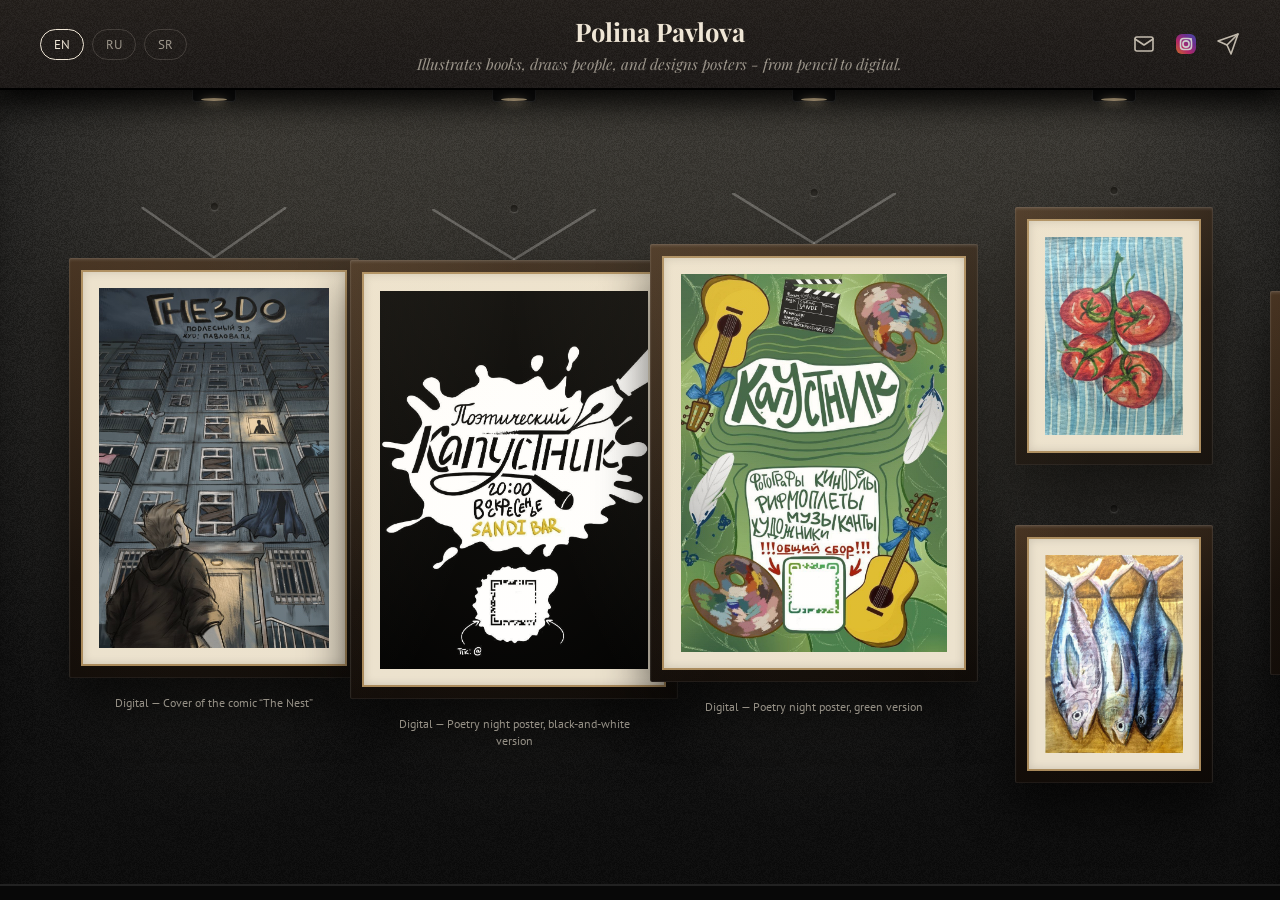
==== portfolio/desktop/index.html @ 4baee81d "wip" ====
<!DOCTYPE html>
<html lang="en">
<head>
<meta charset="UTF-8">
<meta name="viewport" content="width=device-width, initial-scale=1.0">
<title>Polina Pavlova — illustration and graphic design</title>
<meta name="description" content="Polina Pavlova — illustration, book covers, graphic design. Digital, watercolor, pencil.">

<link rel="preconnect" href="https://fonts.googleapis.com">
<link rel="preconnect" href="https://fonts.gstatic.com" crossorigin>
<link href="https://fonts.googleapis.com/css2?family=Playfair+Display:ital,wght@0,500;0,700;1,500;1,600&family=PT+Sans:wght@400;700&display=swap" rel="stylesheet">

<link rel="stylesheet" href="styles.css">
</head>
<body>

<!-- ВЕРХНЯЯ ПАНЕЛЬ (ПОТОЛОК) -->
<header class="header-bar">
  <div class="lang-switch">
    <button class="lang-btn" data-lang="en">EN</button>
    <button class="lang-btn" data-lang="ru">RU</button>
    <button class="lang-btn" data-lang="sr">SR</button>
  </div>

  <div class="identity">
    <p class="name" data-i18n="heroName">Polina Pavlova</p>
    <p class="line" data-i18n="heroLine">Illustrates books, draws people, and designs posters — from pencil to digital.</p>
  </div>

  <div class="social-bar">
    <a href="mailto:polina.pavlova.contact@gmail.com" aria-label="Email" title="Email">
      <svg viewBox="0 0 24 24" fill="none" stroke="currentColor" stroke-width="1.6" stroke-linecap="round" stroke-linejoin="round">
        <rect x="3" y="5" width="18" height="14" rx="2"/>
        <path d="M3 7l9 6 9-6"/>
      </svg>
    </a>
    <a href="https://instagram.com/polindrous" target="_blank" rel="noopener noreferrer" aria-label="Instagram" title="Instagram">
      <svg viewBox="0 0 24 24">
        <defs>
          <linearGradient id="igGrad" x1="0" y1="1" x2="1" y2="0">
            <stop offset="0%" stop-color="#f58529"/>
            <stop offset="35%" stop-color="#dd2a7b"/>
            <stop offset="70%" stop-color="#8134af"/>
            <stop offset="100%" stop-color="#515bd4"/>
          </linearGradient>
        </defs>
        <rect x="2" y="2" width="20" height="20" rx="6" fill="url(#igGrad)"/>
        <rect x="6.5" y="6.5" width="11" height="11" rx="3.2" fill="none" stroke="#fff" stroke-width="1.6"/>
        <circle cx="12" cy="12" r="3.1" fill="none" stroke="#fff" stroke-width="1.6"/>
        <circle cx="17" cy="7" r="1.1" fill="#fff"/>
      </svg>
    </a>
    <a href="https://t.me/polindrous" target="_blank" rel="noopener noreferrer" aria-label="Telegram" title="Telegram">
      <svg viewBox="0 0 24 24" fill="none" stroke="currentColor" stroke-width="1.6" stroke-linecap="round" stroke-linejoin="round">
        <path d="M22 2L11 13" />
        <path d="M22 2l-7 20-4-9-9-4 20-7z" />
      </svg>
    </a>
  </div>
</header>

<!-- ГАЛЕРЕЙНАЯ СТЕНА -->
<div class="wall-track" id="wallTrack">
  <div class="wall-surface">
    <div class="wall-baseboard"></div>

    <!-- DIGITAL -->
    <div class="wall-col">
      <div class="lamp"></div><div class="spot"></div>
      <figure class="wall-item" style="--dy:-10px" data-chapter-key="digitalTitle" data-alt-key="gnezdo">
        <div class="hardware string"></div>
        <div class="frame"><div class="mat">
          <img style="--h:40vh" src="../images/digital-01-gnezdo-cover.jpg" width="895" height="1400" alt="" data-i18n-alt="gnezdo" loading="lazy">
        </div></div>
        <figcaption class="plaque"></figcaption>
      </figure>
    </div>

    <div class="wall-col">
      <div class="lamp"></div><div class="spot"></div>
      <figure class="wall-item" style="--dy:10px" data-chapter-key="digitalTitle" data-alt-key="kapustnikBw">
        <div class="hardware string"></div>
        <div class="frame"><div class="mat">
          <img style="--h:42vh" src="../images/digital-02-kapustnik-bw.jpg" width="905" height="1280" alt="" data-i18n-alt="kapustnikBw" loading="lazy">
        </div></div>
        <figcaption class="plaque"></figcaption>
      </figure>
    </div>

    <div class="wall-col">
      <div class="lamp"></div><div class="spot"></div>
      <figure class="wall-item" style="--dy:-15px" data-chapter-key="digitalTitle" data-alt-key="kapustnikGreen">
        <div class="hardware string"></div>
        <div class="frame"><div class="mat">
          <img style="--h:42vh" src="../images/digital-03-poster-green.jpg" width="904" height="1280" alt="" data-i18n-alt="kapustnikGreen" loading="lazy">
        </div></div>
        <figcaption class="plaque"></figcaption>
      </figure>
    </div>

    <!-- WATERCOLOR STACK 1 -->
    <div class="wall-col stack">
      <div class="lamp"></div><div class="spot"></div>
      <figure class="wall-item" data-chapter-key="watercolorTitle" data-alt-key="tomatoes">
        <div class="hardware nail"></div>
        <div class="frame"><div class="mat">
          <img style="--h:22vh" src="../images/watercolor-01-tomatoes.jpg" width="891" height="1280" alt="" data-i18n-alt="tomatoes" loading="lazy">
        </div></div>
      </figure>
      <figure class="wall-item" data-chapter-key="watercolorTitle" data-alt-key="fish">
        <div class="hardware nail"></div>
        <div class="frame"><div class="mat">
          <img style="--h:22vh" src="../images/watercolor-02-fish.jpg" width="862" height="1240" alt="" data-i18n-alt="fish" loading="lazy">
        </div></div>
      </figure>
    </div>

    <!-- WATERCOLOR 3 (Still life) -->
    <div class="wall-col">
      <div class="lamp"></div><div class="spot"></div>
      <figure class="wall-item" style="--dy:5px" data-chapter-key="watercolorTitle" data-alt-key="watercolorStillLife">
        <div class="hardware string"></div>
        <div class="frame"><div class="mat">
          <img style="--h:36vh" src="../images/watercolor-03-still-life.jpg" width="901" height="1280" alt="" data-i18n-alt="watercolorStillLife" loading="lazy">
        </div></div>
        <figcaption class="plaque"></figcaption>
      </figure>
    </div>

    <!-- WATERCOLOR 4 (Exit Poster) -->
    <div class="wall-col">
      <div class="lamp"></div><div class="spot"></div>
      <figure class="wall-item" style="--dy:-15px" data-chapter-key="watercolorTitle" data-alt-key="exitPoster">
        <div class="hardware string"></div>
        <div class="frame"><div class="mat">
          <img style="--h:42vh" src="../images/watercolor-04-exit-poster.jpg" width="639" height="905" alt="" data-i18n-alt="exitPoster" loading="lazy">
        </div></div>
        <figcaption class="plaque"></figcaption>
      </figure>
    </div>

    <!-- WATERCOLOR STACK 2 -->
    <div class="wall-col stack">
      <div class="lamp"></div><div class="spot"></div>
      <figure class="wall-item" data-chapter-key="watercolorTitle" data-alt-key="heartCover">
        <div class="hardware nail"></div>
        <div class="frame"><div class="mat">
          <img style="--h:24vh" src="../images/watercolor-05-heart-cover.jpg" width="875" height="616" alt="" data-i18n-alt="heartCover" loading="lazy">
        </div></div>
      </figure>
      <figure class="wall-item" data-chapter-key="watercolorTitle" data-alt-key="metamorphosisCover">
        <div class="hardware nail"></div>
        <div class="frame"><div class="mat">
          <img style="--h:24vh" src="../images/watercolor-06-metamorphosis-cover.jpg" width="870" height="597" alt="" data-i18n-alt="metamorphosisCover" loading="lazy">
        </div></div>
      </figure>
    </div>

    <div class="wall-col">
      <div class="lamp"></div><div class="spot"></div>
      <figure class="wall-item" style="--dy:10px" data-chapter-key="watercolorTitle" data-alt-key="matildaCover">
        <div class="hardware string"></div>
        <div class="frame"><div class="mat">
          <img style="--h:30vh" src="../images/watercolor-07-matilda-cover.jpg" width="917" height="640" alt="" data-i18n-alt="matildaCover" loading="lazy">
        </div></div>
        <figcaption class="plaque"></figcaption>
      </figure>
    </div>

    <!-- PENCIL - FLOOR ITEMS -->
    <div class="wall-col floor">
      <div class="lamp"></div><div class="spot"></div>
      <figure class="wall-item" data-chapter-key="pencilTitle" data-alt-key="pencilStillLife">
        <div class="frame"><div class="mat">
          <img style="--h:55vh" src="../images/pencil-01-still-life.jpg" width="837" height="1176" alt="" data-i18n-alt="pencilStillLife" loading="lazy">
        </div></div>
        <figcaption class="plaque"></figcaption>
      </figure>
    </div>

    <div class="wall-col floor">
      <div class="lamp"></div><div class="spot"></div>
      <figure class="wall-item" data-chapter-key="pencilTitle" data-alt-key="torsoBack">
        <div class="frame"><div class="mat">
          <img style="--h:55vh" src="../images/pencil-02-torso-back.jpg" width="839" height="1124" alt="" data-i18n-alt="torsoBack" loading="lazy">
        </div></div>
        <figcaption class="plaque"></figcaption>
      </figure>
    </div>
    
    <div class="wall-col floor">
      <div class="lamp"></div><div class="spot"></div>
      <figure class="wall-item" data-chapter-key="pencilTitle" data-alt-key="torsoFront">
        <div class="frame"><div class="mat">
          <img style="--h:55vh" src="../images/pencil-03-torso-front.jpg" width="863" height="1209" alt="" data-i18n-alt="torsoFront" loading="lazy">
        </div></div>
        <figcaption class="plaque"></figcaption>
      </figure>
    </div>

    <!-- PENCIL - STACKED HEADS -->
    <div class="wall-col stack" style="margin-inline: 40px">
      <div class="lamp"></div><div class="spot"></div>
      <figure class="wall-item" data-chapter-key="pencilTitle" data-alt-key="houdon">
        <div class="hardware nail"></div>
        <div class="frame"><div class="mat">
          <img style="--h:28vh" src="../images/pencil-06-houdon.jpg" width="763" height="1076" alt="" data-i18n-alt="houdon" loading="lazy">
        </div></div>
      </figure>
      <figure class="wall-item" data-chapter-key="pencilTitle" data-alt-key="apollo">
        <div class="hardware nail"></div>
        <div class="frame"><div class="mat">
          <img style="--h:28vh" src="../images/pencil-07-apollo.jpg" width="732" height="1031" alt="" data-i18n-alt="apollo" loading="lazy">
        </div></div>
      </figure>
    </div>

    <!-- PENCIL - FIGURES -->
    <div class="wall-col floor">
      <div class="lamp"></div><div class="spot"></div>
      <figure class="wall-item" data-chapter-key="pencilTitle" data-alt-key="figureStanding">
        <div class="frame"><div class="mat">
          <img style="--h:60vh" src="../images/pencil-04-figure-standing.jpg" width="854" height="1248" alt="" data-i18n-alt="figureStanding" loading="lazy">
        </div></div>
        <figcaption class="plaque"></figcaption>
      </figure>
    </div>

    <div class="wall-col floor" style="padding-right: 10vw;">
      <div class="lamp"></div><div class="spot"></div>
      <figure class="wall-item" data-chapter-key="pencilTitle" data-alt-key="figureSeated">
        <div class="frame"><div class="mat">
          <img style="--h:60vh" src="../images/pencil-05-figure-seated.jpg" width="622" height="932" alt="" data-i18n-alt="figureSeated" loading="lazy">
        </div></div>
        <figcaption class="plaque"></figcaption>
      </figure>
    </div>

  </div>
</div>

<!-- Лайтбокс -->
<div class="lightbox" id="lightbox" aria-hidden="true">
  <button class="lightbox-close" id="lightboxClose" aria-label="Close">×</button>
  <img id="lightboxImg" src="" alt="">
  <p class="lightbox-caption" id="lightboxCaption"></p>
</div>

<script src="../content.js"></script>
<script src="script.js"></script>
</body>
</html>
---- portfolio/desktop/styles.css ----
:root{
  --ink: #efe6d6;
  --muted: rgba(239,230,214,0.6);
  --line: rgba(239,230,214,0.16);
  --wood-lo: #140d08;
  --wood-hi: #3e2a19;
  --gold: #a9895a;
  --mat: #ece2ce;

  --font-display: 'Playfair Display', Georgia, serif;
  --font-ui: 'PT Sans', -apple-system, sans-serif;
}

*{ box-sizing: border-box; }

html, body{
  margin: 0;
  height: 100%;
  background: #0a0a0a;
  color: var(--ink);
  font-family: var(--font-ui);
  -webkit-font-smoothing: antialiased;
  overflow: hidden;
  user-select: none;
}

img{ max-width: none; display: block; }

/* --- HEADER (ПОТОЛОК) --- */
.header-bar {
  position: fixed;
  top: 0; left: 0; right: 0;
  height: 90px;
  background: linear-gradient(to bottom, #16110d, #0d0907);
  border-bottom: 2px solid #000;
  box-shadow: 0 10px 30px rgba(0,0,0,0.9);
  z-index: 40;
  display: flex;
  align-items: center;
  justify-content: space-between;
  padding: 0 40px;
}
.header-bar::after {
  content: ''; position: absolute; inset: 0;
  background: url('../images/grain.png');
  opacity: 0.15;
  pointer-events: none;
}

.lang-switch { position: relative; display: flex; gap: 8px; z-index: 2; }
.lang-btn {
  background: none; border: 1px solid var(--line); color: var(--muted);
  font-family: var(--font-ui); font-size: .8rem; padding: 6px 13px;
  border-radius: 20px; cursor: pointer; transition: color .2s, border-color .2s;
}
.lang-btn.is-active, .lang-btn:hover { color: var(--ink); border-color: var(--ink); }

.identity { position: relative; z-index: 2; text-align: center; pointer-events: none; }
.identity .name { font-family: var(--font-display); font-weight: 700; font-size: 1.6rem; margin: 0; }
.identity .line { font-family: var(--font-display); font-style: italic; font-size: 0.95rem; color: var(--muted); margin: 6px 0 0; }

.social-bar { position: relative; display: flex; gap: 18px; z-index: 2; }
.social-bar a {
  display: flex; align-items: center; justify-content: center; width: 24px; height: 24px;
  color: var(--ink); opacity: .78; transition: opacity .2s, transform .2s;
}
.social-bar a:hover { opacity: 1; transform: translateY(-1px); }
.social-bar svg { width: 100%; height: 100%; display: block; }

/* --- СТЕНА И ГАЛЕРЕЯ --- */
.wall-track {
  position: fixed;
  top: 90px; bottom: 0; left: 0; right: 0;
  overflow-x: auto; overflow-y: hidden;
  scrollbar-width: none;
  cursor: grab;
  z-index: 2;
}
.wall-track::-webkit-scrollbar{ display: none; }
.wall-track.is-grabbing{ cursor: grabbing; }

.wall-surface {
  position: relative;
  height: 100%;
  min-width: 100%;
  display: flex;
  align-items: stretch;
  padding: 0 5vw;
  background-color: #1a1a1a;
  background-image: 
    url('../images/grain.png'),
    linear-gradient(to bottom, #1f1f1f, #0d0d0d);
  background-blend-mode: overlay, normal;
  box-shadow: inset 0 25px 40px -15px rgba(0,0,0,0.8);
}
.wall-baseboard {
  position: absolute;
  bottom: 0; left: 0; right: 0; height: 16px;
  background: #080808;
  border-top: 2px solid #222;
  z-index: 0;
}

.wall-col {
  position: relative;
  display: flex;
  flex-direction: column;
  justify-content: center;
  align-items: center;
  padding: 0 40px;
  min-width: 300px;
}
.wall-col.stack { gap: 60px; }
.wall-col.floor { justify-content: flex-end; padding-bottom: 16px; }

/* --- ОСВЕЩЕНИЕ --- */
.lamp {
  position: absolute;
  top: 0; left: 50%;
  transform: translateX(-50%);
  width: 44px; height: 12px;
  background: #111;
  border-radius: 0 0 4px 4px;
  border: 1px solid #333;
  border-top: none;
  z-index: 10;
}
.lamp::after {
  content: ''; position: absolute;
  bottom: 0; left: 8px; right: 8px; height: 3px;
  background: #ffe3b3; border-radius: 50%;
  box-shadow: 0 1px 8px #ffe3b3;
}
.spot {
  position: absolute;
  top: 0; left: 50%;
  width: 55vw; max-width: 700px; height: 100%;
  transform: translateX(-50%);
  background: radial-gradient(ellipse at top, rgba(255, 235, 195, 0.12) 0%, transparent 65%);
  pointer-events: none;
  opacity: 0;
  transition: opacity 0.7s ease;
  z-index: 1;
}
.wall-col.in-view .spot { opacity: 1; }

/* --- КАРТИНЫ И РАМКИ --- */
.wall-item {
  position: relative;
  display: flex;
  flex-direction: column;
  align-items: center;
  transform: translateY(var(--dy, 0px));
  margin: 0;
}
.wall-col.floor .wall-item { transform: none; }

.frame {
  position: relative;
  z-index: 2;
  border-radius: 2px;
  padding: 12px;
  background: linear-gradient(150deg, var(--wood-hi) 0%, var(--wood-lo) 55%, #0c0805 100%);
  box-shadow: 
    inset 0 0 0 1px rgba(255,255,255,.06),
    inset 0 2px 3px rgba(255,255,255,.12),
    0 25px 50px rgba(0,0,0,.7);
  cursor: zoom-in;
}
.mat {
  display: block; overflow: hidden;
  border: 2px solid var(--gold);
  background: var(--mat);
  padding: clamp(8px, 1.8vh, 18px);
  box-shadow: inset 0 0 10px rgba(0,0,0,.15);
}
.wall-item img {
  display: block;
  height: var(--h); width: auto; max-width: 50vw;
  -webkit-user-drag: none;
}

/* --- ПОДВЕСЫ (ГВОЗДИ И ВЕРЕВОЧКИ) --- */
.hardware {
  position: absolute;
  left: 50%; transform: translateX(-50%);
  z-index: 0;
}
/* Обычный гвоздь */
.hardware.nail {
  top: -20px;
  width: 7px; height: 7px;
  background: #111; border-radius: 50%;
  box-shadow: 0 1px 2px rgba(255,255,255,0.2), inset 0 2px 3px rgba(0,0,0,1);
}
/* Веревочка (шнур натягивается от краев рамы к гвоздю) */
.hardware.string {
  top: -55px;
  width: 50%;
  height: 55px;
}
.hardware.string::before { /* Гвоздь */
  content: ''; position: absolute;
  top: 0; left: 50%; transform: translateX(-50%);
  width: 7px; height: 7px;
  background: #111; border-radius: 50%;
  box-shadow: 0 1px 2px rgba(255,255,255,0.2), inset 0 2px 3px rgba(0,0,0,1);
}
.hardware.string::after { /* Сам шнур (нарисован градиентом как треугольник без низа) */
  content: ''; position: absolute;
  top: 4px; left: 0; right: 0; bottom: 0;
  background:
    linear-gradient(to top right, transparent 48%, rgba(255,255,255,0.25) 49%, rgba(255,255,255,0.25) 51%, transparent 52%) left / 50.5% 100% no-repeat,
    linear-gradient(to top left, transparent 48%, rgba(255,255,255,0.25) 49%, rgba(255,255,255,0.25) 51%, transparent 52%) right / 50.5% 100% no-repeat;
}

/* --- ТАБЛИЧКИ --- */
.plaque {
  position: relative; z-index: 2;
  margin: 16px 0 0;
  font-size: .78rem; color: var(--muted);
  text-align: center; max-width: 20vw; line-height: 1.4;
}

/* --- LIGHTBOX --- */
.lightbox{
  position: fixed; inset: 0; z-index: 50;
  background: rgba(8,7,6,0);
  display: flex; align-items: center; justify-content: center;
  padding: 6vh 6vw; visibility: hidden;
  transition: background .45s ease, visibility 0s linear .45s;
}
.lightbox.is-open{ background: rgba(8,7,6,0.92); visibility: visible; transition: background .45s ease; }
.lightbox img{
  max-width: 82vw; max-height: 82svh;
  box-shadow: 0 20px 60px rgba(0,0,0,.6);
  opacity: 0; transform: scale(.95);
  transition: opacity .4s cubic-bezier(.22,.8,.25,1), transform .4s cubic-bezier(.22,.8,.25,1);
}
.lightbox.is-open img{ opacity: 1; transform: scale(1); }
.lightbox-caption{
  position: absolute; left: 50%; bottom: 5vh; transform: translateX(-50%);
  font-size: 1rem; color: var(--ink); text-align: center; opacity: 0;
  transition: opacity .4s ease .1s;
}
.lightbox.is-open .lightbox-caption{ opacity: 1; }
.lightbox-close{
  position: absolute; top: 26px; right: 30px;
  background: none; border: none; color: var(--ink);
  font-size: 2.1rem; cursor: pointer; opacity: 0; transition: opacity .3s;
}
.lightbox.is-open .lightbox-close{ opacity: .85; }
.lightbox-close:hover{ opacity: 1; }
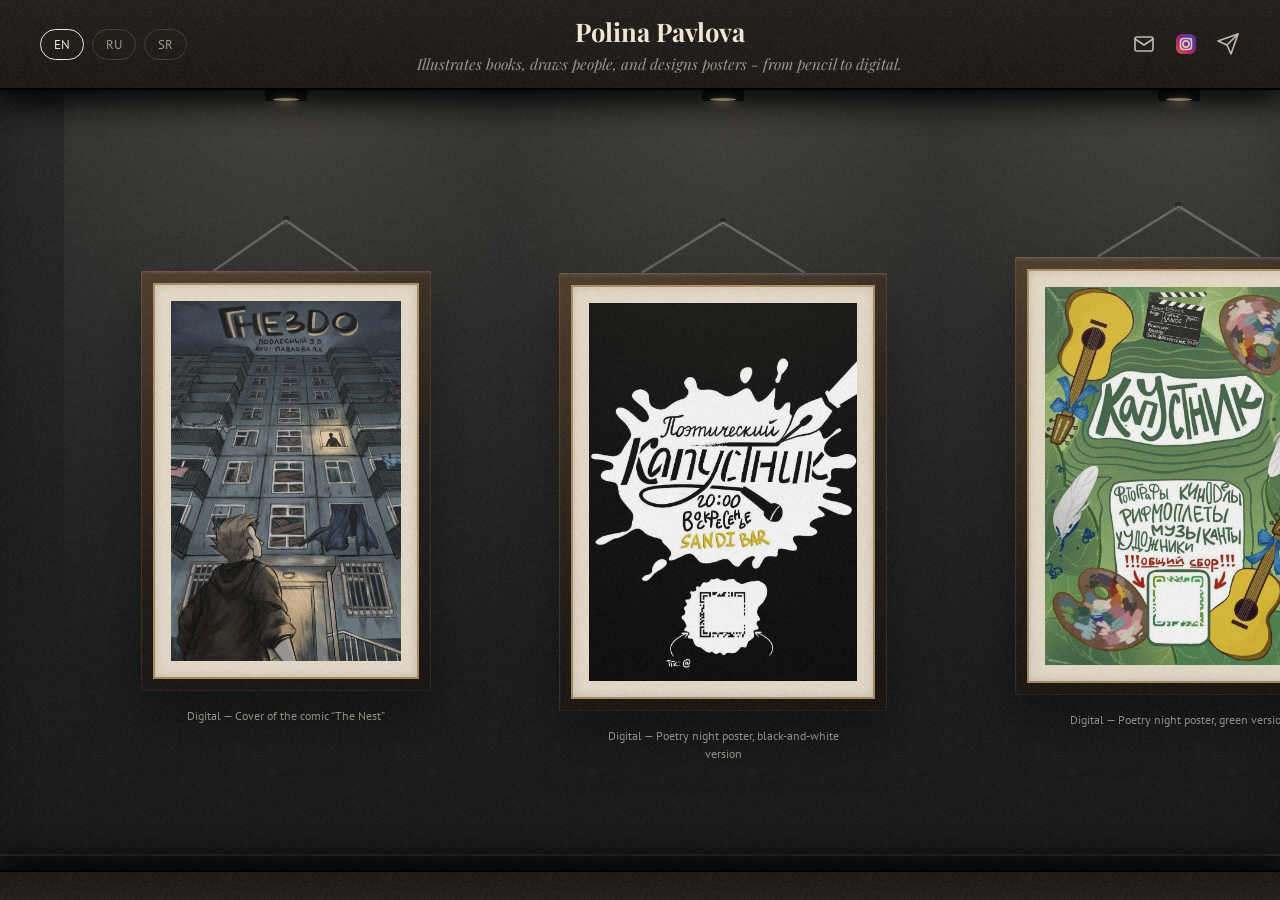
==== commit 8393f0c4: "add desktop version" ====
--- a/portfolio/desktop/index.html
+++ b/portfolio/desktop/index.html
@@ -102,16 +102,18 @@
     <div class="wall-col stack">
       <div class="lamp"></div><div class="spot"></div>
       <figure class="wall-item" data-chapter-key="watercolorTitle" data-alt-key="tomatoes">
-        <div class="hardware nail"></div>
-        <div class="frame"><div class="mat">
-          <img style="--h:22vh" src="../images/watercolor-01-tomatoes.jpg" width="891" height="1280" alt="" data-i18n-alt="tomatoes" loading="lazy">
-        </div></div>
+        <div class="hardware string"></div>
+        <div class="frame"><div class="mat">
+          <img style="--h:20vh" src="../images/watercolor-01-tomatoes.jpg" width="891" height="1280" alt="" data-i18n-alt="tomatoes" loading="lazy">
+        </div></div>
+        <figcaption class="plaque"></figcaption>
       </figure>
       <figure class="wall-item" data-chapter-key="watercolorTitle" data-alt-key="fish">
-        <div class="hardware nail"></div>
-        <div class="frame"><div class="mat">
-          <img style="--h:22vh" src="../images/watercolor-02-fish.jpg" width="862" height="1240" alt="" data-i18n-alt="fish" loading="lazy">
-        </div></div>
+        <div class="hardware string"></div>
+        <div class="frame"><div class="mat">
+          <img style="--h:20vh" src="../images/watercolor-02-fish.jpg" width="862" height="1240" alt="" data-i18n-alt="fish" loading="lazy">
+        </div></div>
+        <figcaption class="plaque"></figcaption>
       </figure>
     </div>
 
@@ -143,16 +145,18 @@
     <div class="wall-col stack">
       <div class="lamp"></div><div class="spot"></div>
       <figure class="wall-item" data-chapter-key="watercolorTitle" data-alt-key="heartCover">
-        <div class="hardware nail"></div>
-        <div class="frame"><div class="mat">
-          <img style="--h:24vh" src="../images/watercolor-05-heart-cover.jpg" width="875" height="616" alt="" data-i18n-alt="heartCover" loading="lazy">
-        </div></div>
+        <div class="hardware string"></div>
+        <div class="frame"><div class="mat">
+          <img style="--h:20vh" src="../images/watercolor-05-heart-cover.jpg" width="875" height="616" alt="" data-i18n-alt="heartCover" loading="lazy">
+        </div></div>
+        <figcaption class="plaque"></figcaption>
       </figure>
       <figure class="wall-item" data-chapter-key="watercolorTitle" data-alt-key="metamorphosisCover">
-        <div class="hardware nail"></div>
-        <div class="frame"><div class="mat">
-          <img style="--h:24vh" src="../images/watercolor-06-metamorphosis-cover.jpg" width="870" height="597" alt="" data-i18n-alt="metamorphosisCover" loading="lazy">
-        </div></div>
+        <div class="hardware string"></div>
+        <div class="frame"><div class="mat">
+          <img style="--h:20vh" src="../images/watercolor-06-metamorphosis-cover.jpg" width="870" height="597" alt="" data-i18n-alt="metamorphosisCover" loading="lazy">
+        </div></div>
+        <figcaption class="plaque"></figcaption>
       </figure>
     </div>
 
@@ -167,32 +171,35 @@
       </figure>
     </div>
 
-    <!-- PENCIL - FLOOR ITEMS -->
-    <div class="wall-col floor">
-      <div class="lamp"></div><div class="spot"></div>
-      <figure class="wall-item" data-chapter-key="pencilTitle" data-alt-key="pencilStillLife">
-        <div class="frame"><div class="mat">
-          <img style="--h:55vh" src="../images/pencil-01-still-life.jpg" width="837" height="1176" alt="" data-i18n-alt="pencilStillLife" loading="lazy">
-        </div></div>
-        <figcaption class="plaque"></figcaption>
-      </figure>
-    </div>
-
-    <div class="wall-col floor">
-      <div class="lamp"></div><div class="spot"></div>
-      <figure class="wall-item" data-chapter-key="pencilTitle" data-alt-key="torsoBack">
-        <div class="frame"><div class="mat">
-          <img style="--h:55vh" src="../images/pencil-02-torso-back.jpg" width="839" height="1124" alt="" data-i18n-alt="torsoBack" loading="lazy">
+    <!-- PENCIL - HANGING ITEMS -->
+    <div class="wall-col">
+      <div class="lamp"></div><div class="spot"></div>
+      <figure class="wall-item" style="--dy:-10px" data-chapter-key="pencilTitle" data-alt-key="pencilStillLife">
+        <div class="hardware string"></div>
+        <div class="frame"><div class="mat">
+          <img style="--h:42vh" src="../images/pencil-01-still-life.jpg" width="837" height="1176" alt="" data-i18n-alt="pencilStillLife" loading="lazy">
+        </div></div>
+        <figcaption class="plaque"></figcaption>
+      </figure>
+    </div>
+
+    <div class="wall-col">
+      <div class="lamp"></div><div class="spot"></div>
+      <figure class="wall-item" style="--dy:10px" data-chapter-key="pencilTitle" data-alt-key="torsoBack">
+        <div class="hardware string"></div>
+        <div class="frame"><div class="mat">
+          <img style="--h:42vh" src="../images/pencil-02-torso-back.jpg" width="839" height="1124" alt="" data-i18n-alt="torsoBack" loading="lazy">
         </div></div>
         <figcaption class="plaque"></figcaption>
       </figure>
     </div>
     
-    <div class="wall-col floor">
-      <div class="lamp"></div><div class="spot"></div>
-      <figure class="wall-item" data-chapter-key="pencilTitle" data-alt-key="torsoFront">
-        <div class="frame"><div class="mat">
-          <img style="--h:55vh" src="../images/pencil-03-torso-front.jpg" width="863" height="1209" alt="" data-i18n-alt="torsoFront" loading="lazy">
+    <div class="wall-col">
+      <div class="lamp"></div><div class="spot"></div>
+      <figure class="wall-item" style="--dy:-5px" data-chapter-key="pencilTitle" data-alt-key="torsoFront">
+        <div class="hardware string"></div>
+        <div class="frame"><div class="mat">
+          <img style="--h:42vh" src="../images/pencil-03-torso-front.jpg" width="863" height="1209" alt="" data-i18n-alt="torsoFront" loading="lazy">
         </div></div>
         <figcaption class="plaque"></figcaption>
       </figure>
@@ -202,35 +209,39 @@
     <div class="wall-col stack" style="margin-inline: 40px">
       <div class="lamp"></div><div class="spot"></div>
       <figure class="wall-item" data-chapter-key="pencilTitle" data-alt-key="houdon">
-        <div class="hardware nail"></div>
-        <div class="frame"><div class="mat">
-          <img style="--h:28vh" src="../images/pencil-06-houdon.jpg" width="763" height="1076" alt="" data-i18n-alt="houdon" loading="lazy">
-        </div></div>
+        <div class="hardware string"></div>
+        <div class="frame"><div class="mat">
+          <img style="--h:22vh" src="../images/pencil-06-houdon.jpg" width="763" height="1076" alt="" data-i18n-alt="houdon" loading="lazy">
+        </div></div>
+        <figcaption class="plaque"></figcaption>
       </figure>
       <figure class="wall-item" data-chapter-key="pencilTitle" data-alt-key="apollo">
-        <div class="hardware nail"></div>
-        <div class="frame"><div class="mat">
-          <img style="--h:28vh" src="../images/pencil-07-apollo.jpg" width="732" height="1031" alt="" data-i18n-alt="apollo" loading="lazy">
-        </div></div>
+        <div class="hardware string"></div>
+        <div class="frame"><div class="mat">
+          <img style="--h:22vh" src="../images/pencil-07-apollo.jpg" width="732" height="1031" alt="" data-i18n-alt="apollo" loading="lazy">
+        </div></div>
+        <figcaption class="plaque"></figcaption>
       </figure>
     </div>
 
     <!-- PENCIL - FIGURES -->
-    <div class="wall-col floor">
-      <div class="lamp"></div><div class="spot"></div>
-      <figure class="wall-item" data-chapter-key="pencilTitle" data-alt-key="figureStanding">
-        <div class="frame"><div class="mat">
-          <img style="--h:60vh" src="../images/pencil-04-figure-standing.jpg" width="854" height="1248" alt="" data-i18n-alt="figureStanding" loading="lazy">
-        </div></div>
-        <figcaption class="plaque"></figcaption>
-      </figure>
-    </div>
-
-    <div class="wall-col floor" style="padding-right: 10vw;">
-      <div class="lamp"></div><div class="spot"></div>
-      <figure class="wall-item" data-chapter-key="pencilTitle" data-alt-key="figureSeated">
-        <div class="frame"><div class="mat">
-          <img style="--h:60vh" src="../images/pencil-05-figure-seated.jpg" width="622" height="932" alt="" data-i18n-alt="figureSeated" loading="lazy">
+    <div class="wall-col">
+      <div class="lamp"></div><div class="spot"></div>
+      <figure class="wall-item" style="--dy:-12px" data-chapter-key="pencilTitle" data-alt-key="figureStanding">
+        <div class="hardware string"></div>
+        <div class="frame"><div class="mat">
+          <img style="--h:44vh" src="../images/pencil-04-figure-standing.jpg" width="854" height="1248" alt="" data-i18n-alt="figureStanding" loading="lazy">
+        </div></div>
+        <figcaption class="plaque"></figcaption>
+      </figure>
+    </div>
+
+    <div class="wall-col" style="padding-right: 10vw;">
+      <div class="lamp"></div><div class="spot"></div>
+      <figure class="wall-item" style="--dy:8px" data-chapter-key="pencilTitle" data-alt-key="figureSeated">
+        <div class="hardware string"></div>
+        <div class="frame"><div class="mat">
+          <img style="--h:44vh" src="../images/pencil-05-figure-seated.jpg" width="622" height="932" alt="" data-i18n-alt="figureSeated" loading="lazy">
         </div></div>
         <figcaption class="plaque"></figcaption>
       </figure>
@@ -238,6 +249,9 @@
 
   </div>
 </div>
+
+<!-- НИЖНЯЯ ПАНЕЛЬ (ПОЛ) -->
+<footer class="footer-bar"></footer>
 
 <!-- Лайтбокс -->
 <div class="lightbox" id="lightbox" aria-hidden="true">
--- a/portfolio/desktop/styles.css
+++ b/portfolio/desktop/styles.css
@@ -67,10 +67,27 @@
 .social-bar a:hover { opacity: 1; transform: translateY(-1px); }
 .social-bar svg { width: 100%; height: 100%; display: block; }
 
+/* --- FOOTER (ПОЛ) --- */
+.footer-bar {
+  position: fixed;
+  bottom: 0; left: 0; right: 0;
+  height: 30px;
+  background: linear-gradient(to top, #16110d, #0d0907);
+  border-top: 2px solid #000;
+  box-shadow: 0 -10px 30px rgba(0,0,0,0.9);
+  z-index: 40;
+}
+.footer-bar::after {
+  content: ''; position: absolute; inset: 0;
+  background: url('../images/grain.png');
+  opacity: 0.15;
+  pointer-events: none;
+}
+
 /* --- СТЕНА И ГАЛЕРЕЯ --- */
 .wall-track {
   position: fixed;
-  top: 90px; bottom: 0; left: 0; right: 0;
+  top: 90px; bottom: 30px; left: 0; right: 0;
   overflow-x: auto; overflow-y: hidden;
   scrollbar-width: none;
   cursor: grab;
@@ -79,6 +96,17 @@
 .wall-track::-webkit-scrollbar{ display: none; }
 .wall-track.is-grabbing{ cursor: grabbing; }
 
+/* Фиксированный шум поверх всей стены (без швов тайлинга) */
+.wall-track::before {
+  content: '';
+  position: fixed;
+  inset: 0;
+  background: url('../images/grain.png');
+  opacity: 0.12;
+  pointer-events: none;
+  z-index: 1;
+}
+
 .wall-surface {
   position: relative;
   height: 100%;
@@ -86,11 +114,7 @@
   display: flex;
   align-items: stretch;
   padding: 0 5vw;
-  background-color: #1a1a1a;
-  background-image: 
-    url('../images/grain.png'),
-    linear-gradient(to bottom, #1f1f1f, #0d0d0d);
-  background-blend-mode: overlay, normal;
+  background: linear-gradient(to bottom, #1f1f1f 0%, #141414 50%, #0d0d0d 100%);
   box-shadow: inset 0 25px 40px -15px rgba(0,0,0,0.8);
 }
 .wall-baseboard {
@@ -107,11 +131,14 @@
   flex-direction: column;
   justify-content: center;
   align-items: center;
-  padding: 0 40px;
-  min-width: 300px;
-}
-.wall-col.stack { gap: 60px; }
-.wall-col.floor { justify-content: flex-end; padding-bottom: 16px; }
+  flex: 0 0 auto;
+  width: max-content;
+  min-width: max-content;
+  padding: 0 clamp(60px, 5vw, 110px);
+}
+.wall-col:nth-child(2n) { padding-inline: clamp(75px, 6vw, 130px); }
+.wall-col:nth-child(3n) { padding-inline: clamp(50px, 4vw, 95px); }
+.wall-col.stack { gap: clamp(20px, 3vh, 35px); }
 
 /* --- ОСВЕЩЕНИЕ --- */
 .lamp {
@@ -133,16 +160,12 @@
 }
 .spot {
   position: absolute;
-  top: 0; left: 50%;
-  width: 55vw; max-width: 700px; height: 100%;
-  transform: translateX(-50%);
-  background: radial-gradient(ellipse at top, rgba(255, 235, 195, 0.12) 0%, transparent 65%);
-  pointer-events: none;
-  opacity: 0;
-  transition: opacity 0.7s ease;
+  top: 0; left: 0; right: 0; bottom: 0;
+  background: radial-gradient(ellipse 120% 80% at 50% 0%, rgba(255, 235, 195, 0.12) 0%, rgba(255, 235, 195, 0.03) 60%, transparent 100%);
+  pointer-events: none;
+  opacity: 1;
   z-index: 1;
 }
-.wall-col.in-view .spot { opacity: 1; }
 
 /* --- КАРТИНЫ И РАМКИ --- */
 .wall-item {
@@ -152,8 +175,9 @@
   align-items: center;
   transform: translateY(var(--dy, 0px));
   margin: 0;
-}
-.wall-col.floor .wall-item { transform: none; }
+  padding-top: 55px;
+  cursor: pointer;
+}
 
 .frame {
   position: relative;
@@ -195,7 +219,7 @@
 }
 /* Веревочка (шнур натягивается от краев рамы к гвоздю) */
 .hardware.string {
-  top: -55px;
+  top: 0;
   width: 50%;
   height: 55px;
 }
@@ -210,8 +234,8 @@
   content: ''; position: absolute;
   top: 4px; left: 0; right: 0; bottom: 0;
   background:
-    linear-gradient(to top right, transparent 48%, rgba(255,255,255,0.25) 49%, rgba(255,255,255,0.25) 51%, transparent 52%) left / 50.5% 100% no-repeat,
-    linear-gradient(to top left, transparent 48%, rgba(255,255,255,0.25) 49%, rgba(255,255,255,0.25) 51%, transparent 52%) right / 50.5% 100% no-repeat;
+    linear-gradient(to bottom right, transparent 48%, rgba(255,255,255,0.25) 49%, rgba(255,255,255,0.25) 51%, transparent 52%) left / 50.5% 100% no-repeat,
+    linear-gradient(to top right, transparent 48%, rgba(255,255,255,0.25) 49%, rgba(255,255,255,0.25) 51%, transparent 52%) right / 50.5% 100% no-repeat;
 }
 
 /* --- ТАБЛИЧКИ --- */
@@ -225,29 +249,36 @@
 /* --- LIGHTBOX --- */
 .lightbox{
   position: fixed; inset: 0; z-index: 50;
-  background: rgba(8,7,6,0);
-  display: flex; align-items: center; justify-content: center;
-  padding: 6vh 6vw; visibility: hidden;
-  transition: background .45s ease, visibility 0s linear .45s;
-}
-.lightbox.is-open{ background: rgba(8,7,6,0.92); visibility: visible; transition: background .45s ease; }
+  background: rgba(0,0,0,0);
+  display: flex; flex-direction: column; align-items: center; justify-content: center;
+  padding: 5vh 5vw; visibility: hidden; opacity: 0;
+  transition: background 0.4s cubic-bezier(0.16, 1, 0.3, 1), opacity 0.4s cubic-bezier(0.16, 1, 0.3, 1), visibility 0.4s linear;
+}
+.lightbox.is-open{
+  background: rgba(0,0,0,0.88);
+  visibility: visible; opacity: 1;
+}
 .lightbox img{
-  max-width: 82vw; max-height: 82svh;
-  box-shadow: 0 20px 60px rgba(0,0,0,.6);
-  opacity: 0; transform: scale(.95);
-  transition: opacity .4s cubic-bezier(.22,.8,.25,1), transform .4s cubic-bezier(.22,.8,.25,1);
+  max-width: 88vw; max-height: 80vh;
+  object-fit: contain;
+  box-shadow: 0 25px 70px rgba(0,0,0,.8);
+  opacity: 0; transform: scale(.92);
+  transition: opacity 0.4s cubic-bezier(0.16, 1, 0.3, 1), transform 0.4s cubic-bezier(0.16, 1, 0.3, 1);
 }
 .lightbox.is-open img{ opacity: 1; transform: scale(1); }
 .lightbox-caption{
-  position: absolute; left: 50%; bottom: 5vh; transform: translateX(-50%);
-  font-size: 1rem; color: var(--ink); text-align: center; opacity: 0;
-  transition: opacity .4s ease .1s;
+  position: absolute; left: 50%; bottom: 3.5vh; transform: translateX(-50%);
+  font-size: 1.05rem; color: var(--ink); text-align: center; opacity: 0;
+  letter-spacing: 0.02em; pointer-events: none;
+  transition: opacity 0.35s ease 0.1s;
 }
 .lightbox.is-open .lightbox-caption{ opacity: 1; }
 .lightbox-close{
-  position: absolute; top: 26px; right: 30px;
+  position: absolute; top: 28px; right: 36px;
   background: none; border: none; color: var(--ink);
-  font-size: 2.1rem; cursor: pointer; opacity: 0; transition: opacity .3s;
-}
-.lightbox.is-open .lightbox-close{ opacity: .85; }
-.lightbox-close:hover{ opacity: 1; }+  font-size: 2.5rem; line-height: 1; cursor: pointer; opacity: 0;
+  transform: scale(0.9);
+  transition: opacity 0.3s ease, transform 0.3s ease, color 0.2s ease;
+}
+.lightbox.is-open .lightbox-close{ opacity: .75; transform: scale(1); }
+.lightbox-close:hover{ opacity: 1; color: #fff; transform: scale(1.1); }
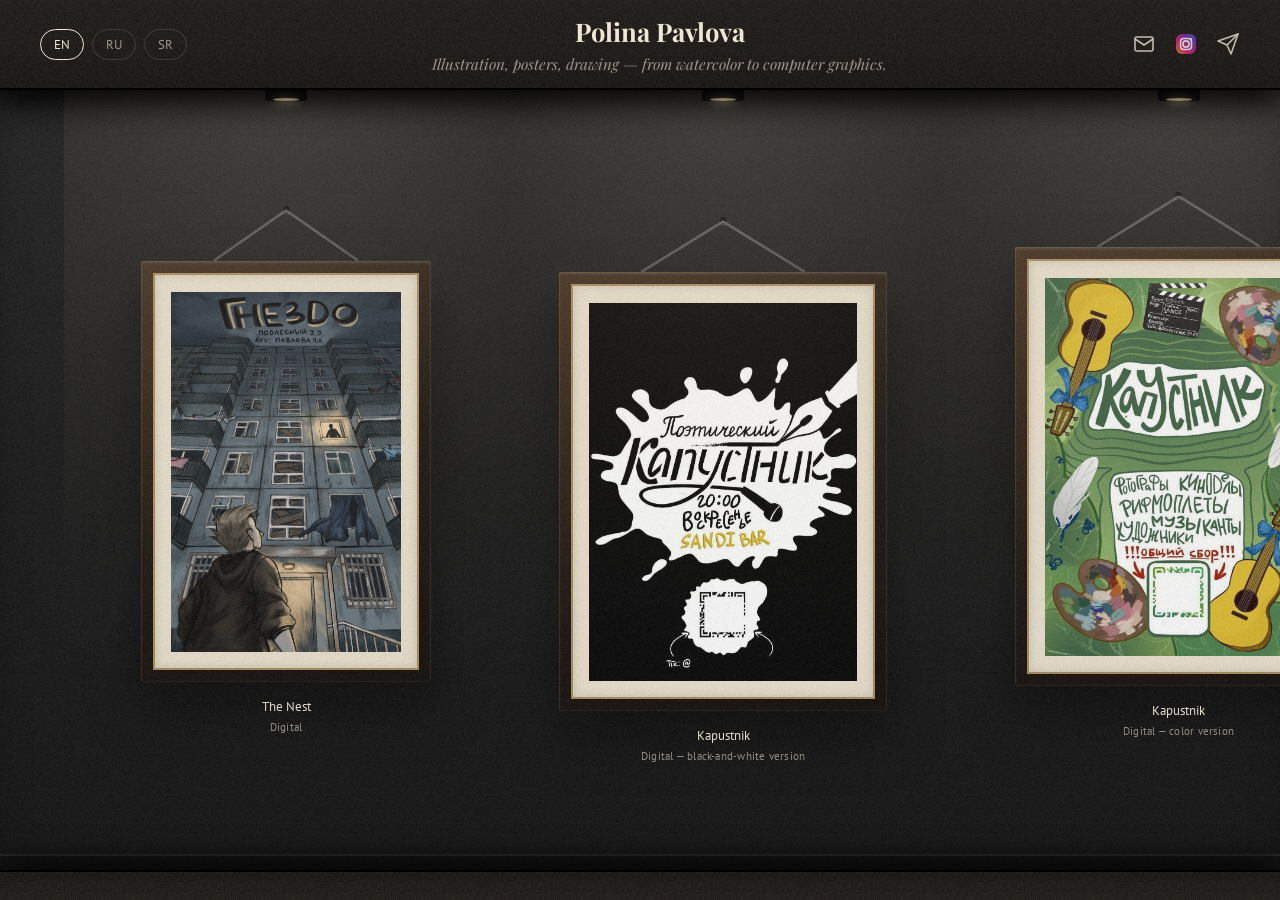
==== commit 6fcb1217: "wip" ====
--- a/portfolio/desktop/index.html
+++ b/portfolio/desktop/index.html
@@ -3,8 +3,8 @@
 <head>
 <meta charset="UTF-8">
 <meta name="viewport" content="width=device-width, initial-scale=1.0">
-<title>Polina Pavlova — illustration and graphic design</title>
-<meta name="description" content="Polina Pavlova — illustration, book covers, graphic design. Digital, watercolor, pencil.">
+<title>Polina Pavlova - illustration and graphic design</title>
+<meta name="description" content="Polina Pavlova - illustration, book covers, graphic design. Digital, watercolor, pencil.">
 
 <link rel="preconnect" href="https://fonts.googleapis.com">
 <link rel="preconnect" href="https://fonts.gstatic.com" crossorigin>
@@ -24,7 +24,7 @@
 
   <div class="identity">
     <p class="name" data-i18n="heroName">Polina Pavlova</p>
-    <p class="line" data-i18n="heroLine">Illustrates books, draws people, and designs posters — from pencil to digital.</p>
+    <p class="line" data-i18n="heroLine">Illustrates books, draws people, and designs posters - from pencil to digital.</p>
   </div>
 
   <div class="social-bar">
@@ -72,7 +72,7 @@
         <div class="frame"><div class="mat">
           <img style="--h:40vh" src="../images/digital-01-gnezdo-cover.jpg" width="895" height="1400" alt="" data-i18n-alt="gnezdo" loading="lazy">
         </div></div>
-        <figcaption class="plaque"></figcaption>
+        <figcaption class="plaque"><span class="plaque-title"></span><span class="plaque-specs"></span></figcaption>
       </figure>
     </div>
 
@@ -83,7 +83,7 @@
         <div class="frame"><div class="mat">
           <img style="--h:42vh" src="../images/digital-02-kapustnik-bw.jpg" width="905" height="1280" alt="" data-i18n-alt="kapustnikBw" loading="lazy">
         </div></div>
-        <figcaption class="plaque"></figcaption>
+        <figcaption class="plaque"><span class="plaque-title"></span><span class="plaque-specs"></span></figcaption>
       </figure>
     </div>
 
@@ -94,7 +94,7 @@
         <div class="frame"><div class="mat">
           <img style="--h:42vh" src="../images/digital-03-poster-green.jpg" width="904" height="1280" alt="" data-i18n-alt="kapustnikGreen" loading="lazy">
         </div></div>
-        <figcaption class="plaque"></figcaption>
+        <figcaption class="plaque"><span class="plaque-title"></span><span class="plaque-specs"></span></figcaption>
       </figure>
     </div>
 
@@ -106,14 +106,14 @@
         <div class="frame"><div class="mat">
           <img style="--h:20vh" src="../images/watercolor-01-tomatoes.jpg" width="891" height="1280" alt="" data-i18n-alt="tomatoes" loading="lazy">
         </div></div>
-        <figcaption class="plaque"></figcaption>
+        <figcaption class="plaque"><span class="plaque-title"></span><span class="plaque-specs"></span></figcaption>
       </figure>
       <figure class="wall-item" data-chapter-key="watercolorTitle" data-alt-key="fish">
         <div class="hardware string"></div>
         <div class="frame"><div class="mat">
           <img style="--h:20vh" src="../images/watercolor-02-fish.jpg" width="862" height="1240" alt="" data-i18n-alt="fish" loading="lazy">
         </div></div>
-        <figcaption class="plaque"></figcaption>
+        <figcaption class="plaque"><span class="plaque-title"></span><span class="plaque-specs"></span></figcaption>
       </figure>
     </div>
 
@@ -125,7 +125,7 @@
         <div class="frame"><div class="mat">
           <img style="--h:36vh" src="../images/watercolor-03-still-life.jpg" width="901" height="1280" alt="" data-i18n-alt="watercolorStillLife" loading="lazy">
         </div></div>
-        <figcaption class="plaque"></figcaption>
+        <figcaption class="plaque"><span class="plaque-title"></span><span class="plaque-specs"></span></figcaption>
       </figure>
     </div>
 
@@ -137,7 +137,7 @@
         <div class="frame"><div class="mat">
           <img style="--h:42vh" src="../images/watercolor-04-exit-poster.jpg" width="639" height="905" alt="" data-i18n-alt="exitPoster" loading="lazy">
         </div></div>
-        <figcaption class="plaque"></figcaption>
+        <figcaption class="plaque"><span class="plaque-title"></span><span class="plaque-specs"></span></figcaption>
       </figure>
     </div>
 
@@ -149,14 +149,14 @@
         <div class="frame"><div class="mat">
           <img style="--h:20vh" src="../images/watercolor-05-heart-cover.jpg" width="875" height="616" alt="" data-i18n-alt="heartCover" loading="lazy">
         </div></div>
-        <figcaption class="plaque"></figcaption>
+        <figcaption class="plaque"><span class="plaque-title"></span><span class="plaque-specs"></span></figcaption>
       </figure>
       <figure class="wall-item" data-chapter-key="watercolorTitle" data-alt-key="metamorphosisCover">
         <div class="hardware string"></div>
         <div class="frame"><div class="mat">
           <img style="--h:20vh" src="../images/watercolor-06-metamorphosis-cover.jpg" width="870" height="597" alt="" data-i18n-alt="metamorphosisCover" loading="lazy">
         </div></div>
-        <figcaption class="plaque"></figcaption>
+        <figcaption class="plaque"><span class="plaque-title"></span><span class="plaque-specs"></span></figcaption>
       </figure>
     </div>
 
@@ -167,7 +167,7 @@
         <div class="frame"><div class="mat">
           <img style="--h:30vh" src="../images/watercolor-07-matilda-cover.jpg" width="917" height="640" alt="" data-i18n-alt="matildaCover" loading="lazy">
         </div></div>
-        <figcaption class="plaque"></figcaption>
+        <figcaption class="plaque"><span class="plaque-title"></span><span class="plaque-specs"></span></figcaption>
       </figure>
     </div>
 
@@ -179,7 +179,7 @@
         <div class="frame"><div class="mat">
           <img style="--h:42vh" src="../images/pencil-01-still-life.jpg" width="837" height="1176" alt="" data-i18n-alt="pencilStillLife" loading="lazy">
         </div></div>
-        <figcaption class="plaque"></figcaption>
+        <figcaption class="plaque"><span class="plaque-title"></span><span class="plaque-specs"></span></figcaption>
       </figure>
     </div>
 
@@ -190,7 +190,7 @@
         <div class="frame"><div class="mat">
           <img style="--h:42vh" src="../images/pencil-02-torso-back.jpg" width="839" height="1124" alt="" data-i18n-alt="torsoBack" loading="lazy">
         </div></div>
-        <figcaption class="plaque"></figcaption>
+        <figcaption class="plaque"><span class="plaque-title"></span><span class="plaque-specs"></span></figcaption>
       </figure>
     </div>
     
@@ -201,7 +201,7 @@
         <div class="frame"><div class="mat">
           <img style="--h:42vh" src="../images/pencil-03-torso-front.jpg" width="863" height="1209" alt="" data-i18n-alt="torsoFront" loading="lazy">
         </div></div>
-        <figcaption class="plaque"></figcaption>
+        <figcaption class="plaque"><span class="plaque-title"></span><span class="plaque-specs"></span></figcaption>
       </figure>
     </div>
 
@@ -213,14 +213,14 @@
         <div class="frame"><div class="mat">
           <img style="--h:22vh" src="../images/pencil-06-houdon.jpg" width="763" height="1076" alt="" data-i18n-alt="houdon" loading="lazy">
         </div></div>
-        <figcaption class="plaque"></figcaption>
+        <figcaption class="plaque"><span class="plaque-title"></span><span class="plaque-specs"></span></figcaption>
       </figure>
       <figure class="wall-item" data-chapter-key="pencilTitle" data-alt-key="apollo">
         <div class="hardware string"></div>
         <div class="frame"><div class="mat">
           <img style="--h:22vh" src="../images/pencil-07-apollo.jpg" width="732" height="1031" alt="" data-i18n-alt="apollo" loading="lazy">
         </div></div>
-        <figcaption class="plaque"></figcaption>
+        <figcaption class="plaque"><span class="plaque-title"></span><span class="plaque-specs"></span></figcaption>
       </figure>
     </div>
 
@@ -232,7 +232,7 @@
         <div class="frame"><div class="mat">
           <img style="--h:44vh" src="../images/pencil-04-figure-standing.jpg" width="854" height="1248" alt="" data-i18n-alt="figureStanding" loading="lazy">
         </div></div>
-        <figcaption class="plaque"></figcaption>
+        <figcaption class="plaque"><span class="plaque-title"></span><span class="plaque-specs"></span></figcaption>
       </figure>
     </div>
 
@@ -243,7 +243,7 @@
         <div class="frame"><div class="mat">
           <img style="--h:44vh" src="../images/pencil-05-figure-seated.jpg" width="622" height="932" alt="" data-i18n-alt="figureSeated" loading="lazy">
         </div></div>
-        <figcaption class="plaque"></figcaption>
+        <figcaption class="plaque"><span class="plaque-title"></span><span class="plaque-specs"></span></figcaption>
       </figure>
     </div>
 
--- a/portfolio/desktop/styles.css
+++ b/portfolio/desktop/styles.css
@@ -242,8 +242,20 @@
 .plaque {
   position: relative; z-index: 2;
   margin: 16px 0 0;
-  font-size: .78rem; color: var(--muted);
-  text-align: center; max-width: 20vw; line-height: 1.4;
+  text-align: center; max-width: 20vw;
+}
+.plaque-title{
+  display: block;
+  font-size: .8rem;
+  color: var(--ink);
+  line-height: 1.4;
+}
+.plaque-specs{
+  display: block;
+  font-size: .68rem;
+  letter-spacing: .02em;
+  color: var(--muted);
+  margin-top: 4px;
 }
 
 /* --- LIGHTBOX --- */
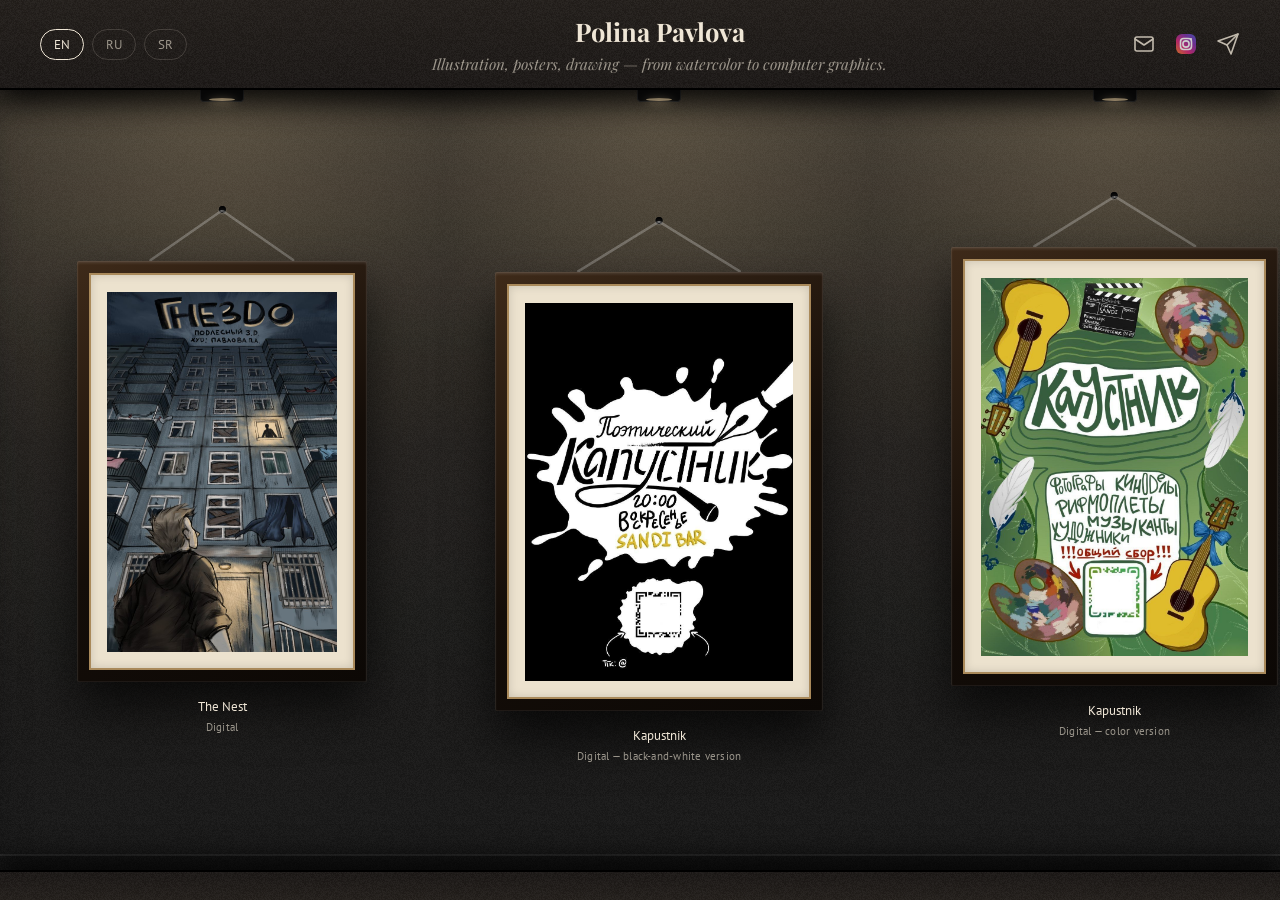
==== commit c9b3cad3: "done" ====
--- a/portfolio/desktop/index.html
+++ b/portfolio/desktop/index.html
@@ -206,7 +206,7 @@
     </div>
 
     <!-- PENCIL - STACKED HEADS -->
-    <div class="wall-col stack" style="margin-inline: 40px">
+    <div class="wall-col stack">
       <div class="lamp"></div><div class="spot"></div>
       <figure class="wall-item" data-chapter-key="pencilTitle" data-alt-key="houdon">
         <div class="hardware string"></div>
@@ -236,7 +236,7 @@
       </figure>
     </div>
 
-    <div class="wall-col" style="padding-right: 10vw;">
+    <div class="wall-col">
       <div class="lamp"></div><div class="spot"></div>
       <figure class="wall-item" style="--dy:8px" data-chapter-key="pencilTitle" data-alt-key="figureSeated">
         <div class="hardware string"></div>
--- a/portfolio/desktop/styles.css
+++ b/portfolio/desktop/styles.css
@@ -96,10 +96,10 @@
 .wall-track::-webkit-scrollbar{ display: none; }
 .wall-track.is-grabbing{ cursor: grabbing; }
 
-/* Фиксированный шум поверх всей стены (без швов тайлинга) */
-.wall-track::before {
+/* Шум на поверхности стены (движется вместе со скроллом) */
+.wall-surface::before {
   content: '';
-  position: fixed;
+  position: absolute;
   inset: 0;
   background: url('../images/grain.png');
   opacity: 0.12;
@@ -111,10 +111,13 @@
   position: relative;
   height: 100%;
   min-width: 100%;
+  width: max-content;
   display: flex;
   align-items: stretch;
-  padding: 0 5vw;
-  background: linear-gradient(to bottom, #1f1f1f 0%, #141414 50%, #0d0d0d 100%);
+  padding: 0;
+  background: 
+    linear-gradient(to bottom, rgba(255, 225, 170, 0.07) 0%, transparent 35%),
+    linear-gradient(to bottom, #221d18 0%, #141210 45%, #0d0d0d 100%);
   box-shadow: inset 0 25px 40px -15px rgba(0,0,0,0.8);
 }
 .wall-baseboard {
@@ -161,7 +164,7 @@
 .spot {
   position: absolute;
   top: 0; left: 0; right: 0; bottom: 0;
-  background: radial-gradient(ellipse 120% 80% at 50% 0%, rgba(255, 235, 195, 0.12) 0%, rgba(255, 235, 195, 0.03) 60%, transparent 100%);
+  background: radial-gradient(ellipse 100% 85% at 50% 0%, rgba(255, 225, 170, 0.18) 0%, rgba(255, 225, 170, 0.03) 70%, transparent 100%);
   pointer-events: none;
   opacity: 1;
   z-index: 1;
@@ -170,6 +173,7 @@
 /* --- КАРТИНЫ И РАМКИ --- */
 .wall-item {
   position: relative;
+  z-index: 2;
   display: flex;
   flex-direction: column;
   align-items: center;
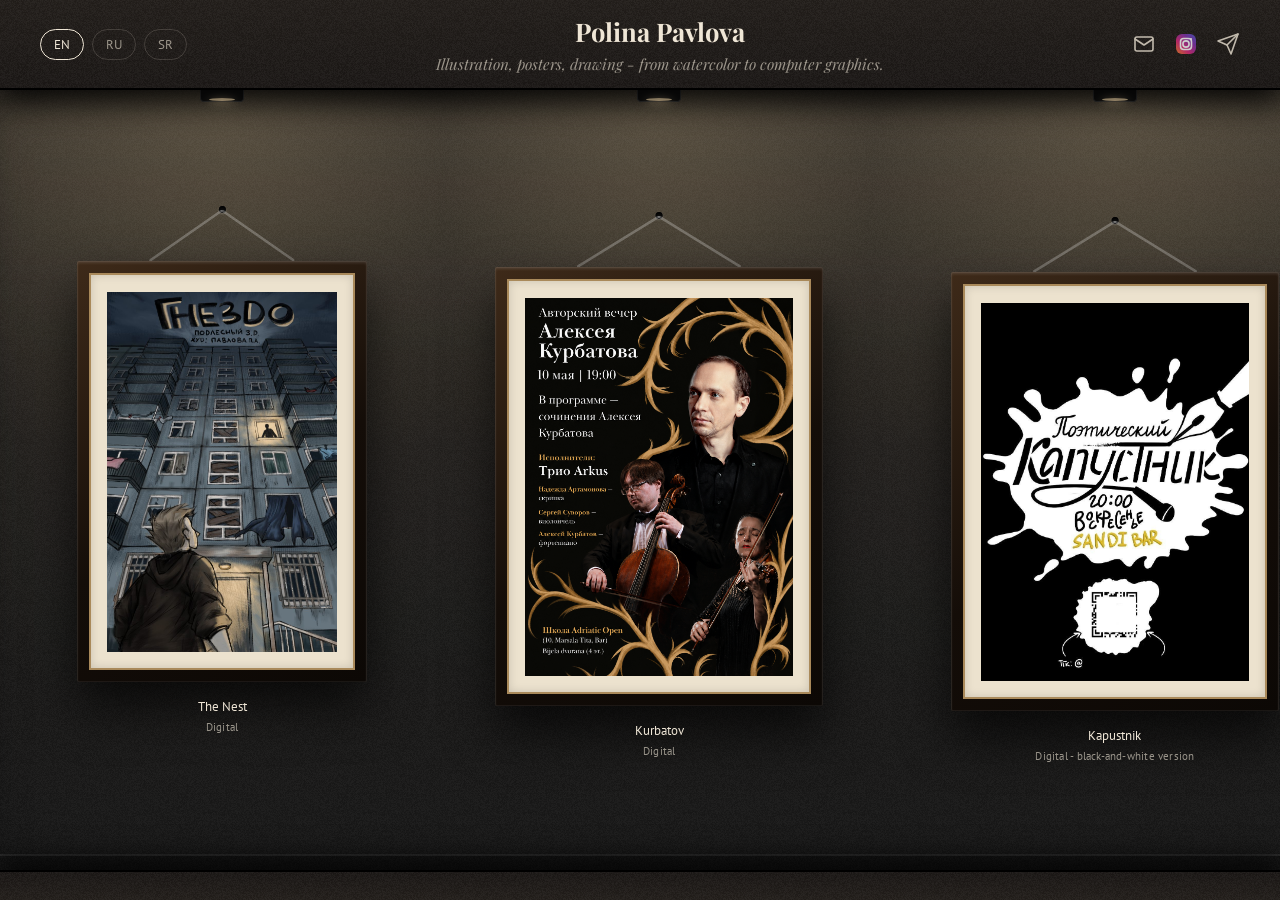
==== commit fda9b619: "wip" ====
--- a/portfolio/desktop/index.html
+++ b/portfolio/desktop/index.html
@@ -28,7 +28,7 @@
   </div>
 
   <div class="social-bar">
-    <a href="mailto:polina.pavlova.contact@gmail.com" aria-label="Email" title="Email">
+    <a href="mailto:pavlova.polina.contact@gmail.com" aria-label="Email" title="Email">
       <svg viewBox="0 0 24 24" fill="none" stroke="currentColor" stroke-width="1.6" stroke-linecap="round" stroke-linejoin="round">
         <rect x="3" y="5" width="18" height="14" rx="2"/>
         <path d="M3 7l9 6 9-6"/>
@@ -78,10 +78,21 @@
 
     <div class="wall-col">
       <div class="lamp"></div><div class="spot"></div>
+      <figure class="wall-item" style="--dy:5px" data-chapter-key="digitalTitle" data-alt-key="kurbatov">
+        <div class="hardware string"></div>
+        <div class="frame"><div class="mat">
+          <img style="--h:42vh" src="../images/digital-02-kurbatov.jpg" width="900" height="1280" alt="" data-i18n-alt="kurbatov" loading="lazy">
+        </div></div>
+        <figcaption class="plaque"><span class="plaque-title"></span><span class="plaque-specs"></span></figcaption>
+      </figure>
+    </div>    
+
+    <div class="wall-col">
+      <div class="lamp"></div><div class="spot"></div>
       <figure class="wall-item" style="--dy:10px" data-chapter-key="digitalTitle" data-alt-key="kapustnikBw">
         <div class="hardware string"></div>
         <div class="frame"><div class="mat">
-          <img style="--h:42vh" src="../images/digital-02-kapustnik-bw.jpg" width="905" height="1280" alt="" data-i18n-alt="kapustnikBw" loading="lazy">
+          <img style="--h:42vh" src="../images/digital-03-kapustnik-bw.jpg" width="905" height="1280" alt="" data-i18n-alt="kapustnikBw" loading="lazy">
         </div></div>
         <figcaption class="plaque"><span class="plaque-title"></span><span class="plaque-specs"></span></figcaption>
       </figure>
@@ -92,7 +103,7 @@
       <figure class="wall-item" style="--dy:-15px" data-chapter-key="digitalTitle" data-alt-key="kapustnikGreen">
         <div class="hardware string"></div>
         <div class="frame"><div class="mat">
-          <img style="--h:42vh" src="../images/digital-03-poster-green.jpg" width="904" height="1280" alt="" data-i18n-alt="kapustnikGreen" loading="lazy">
+          <img style="--h:42vh" src="../images/digital-04-poster-green.jpg" width="904" height="1280" alt="" data-i18n-alt="kapustnikGreen" loading="lazy">
         </div></div>
         <figcaption class="plaque"><span class="plaque-title"></span><span class="plaque-specs"></span></figcaption>
       </figure>
